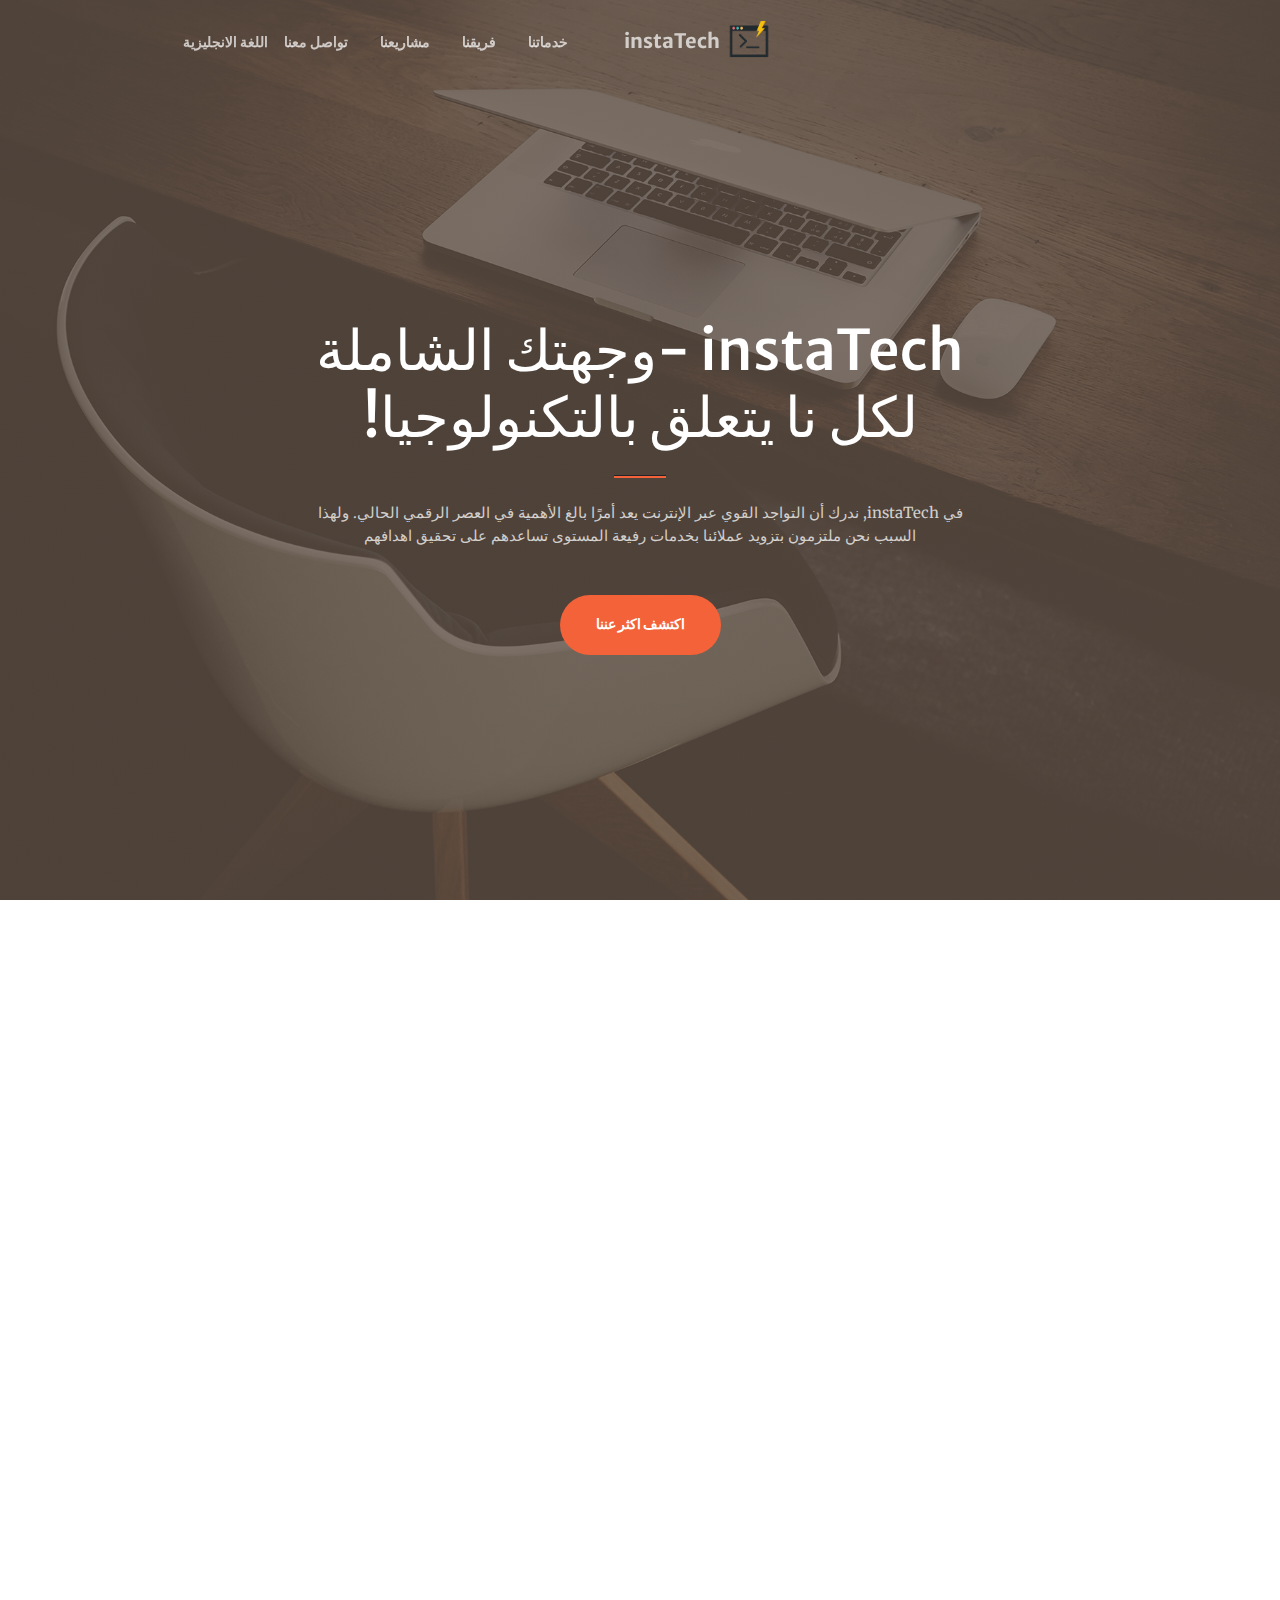
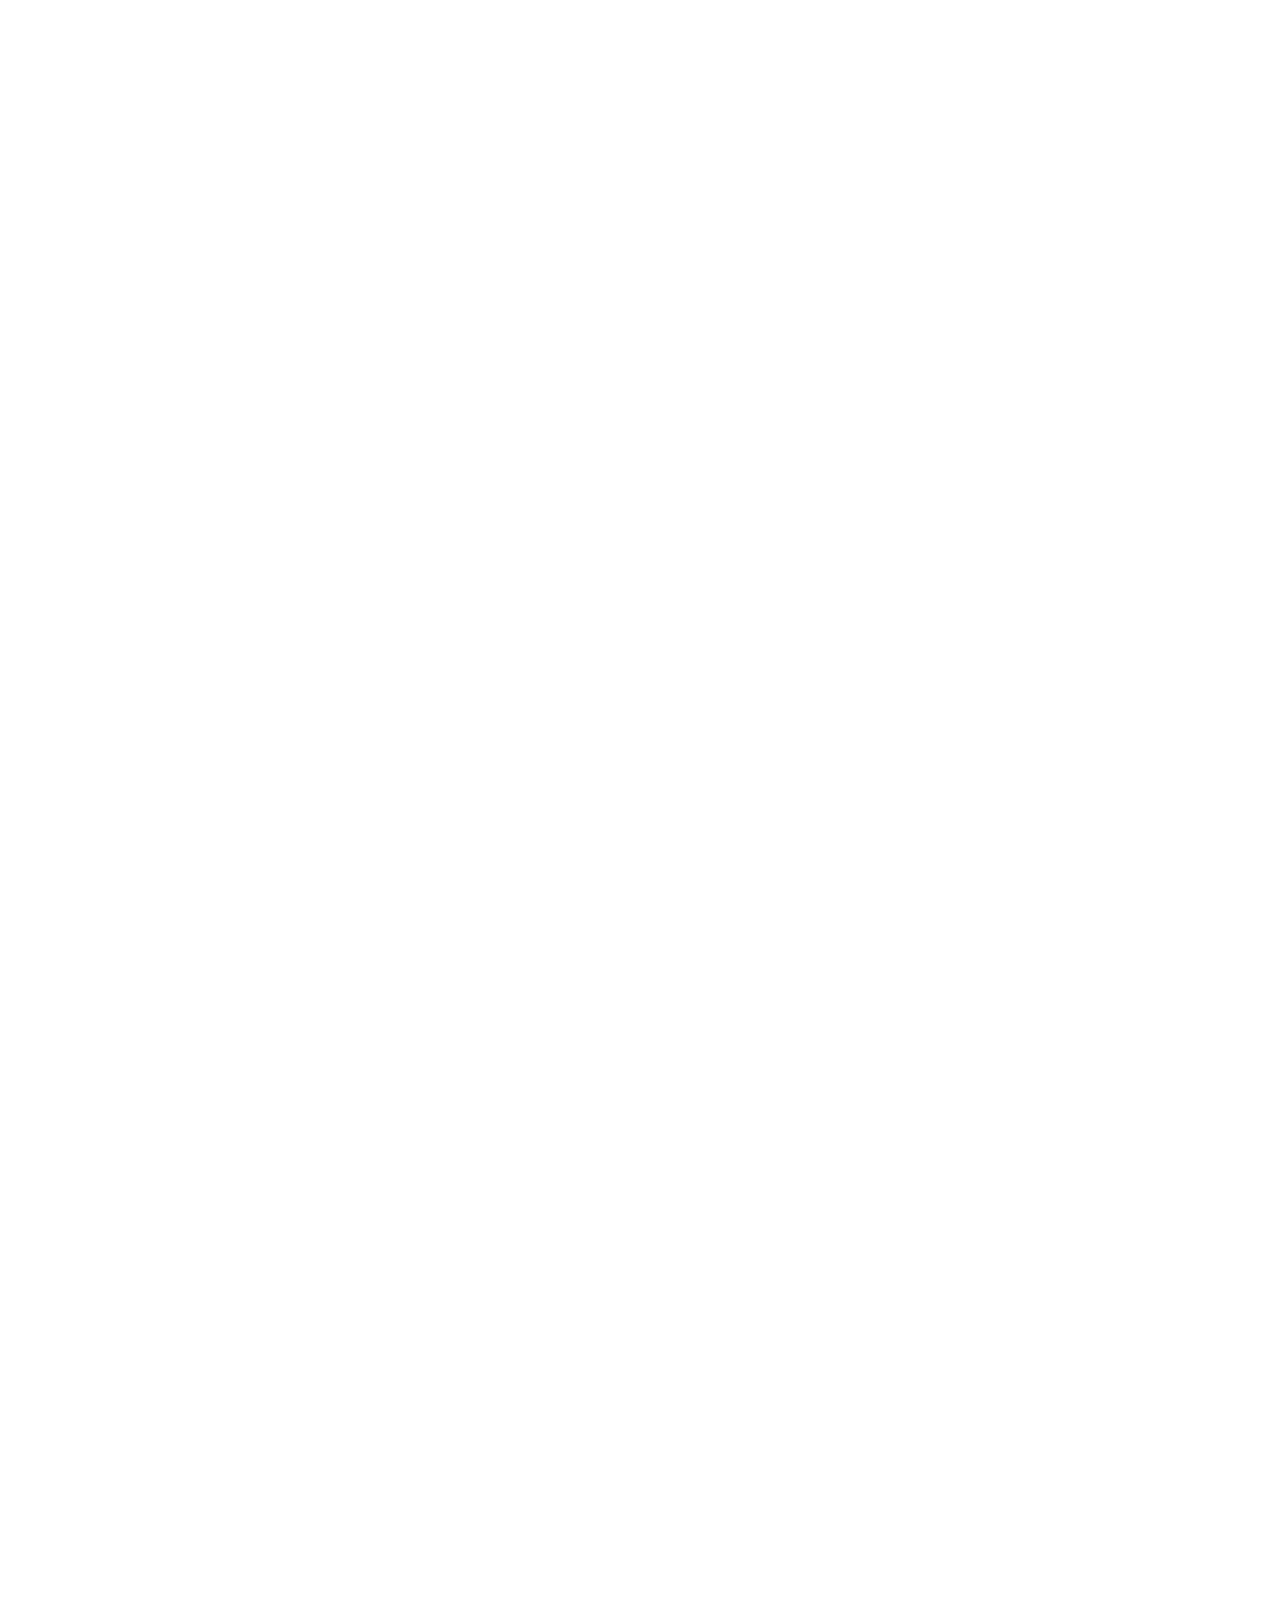
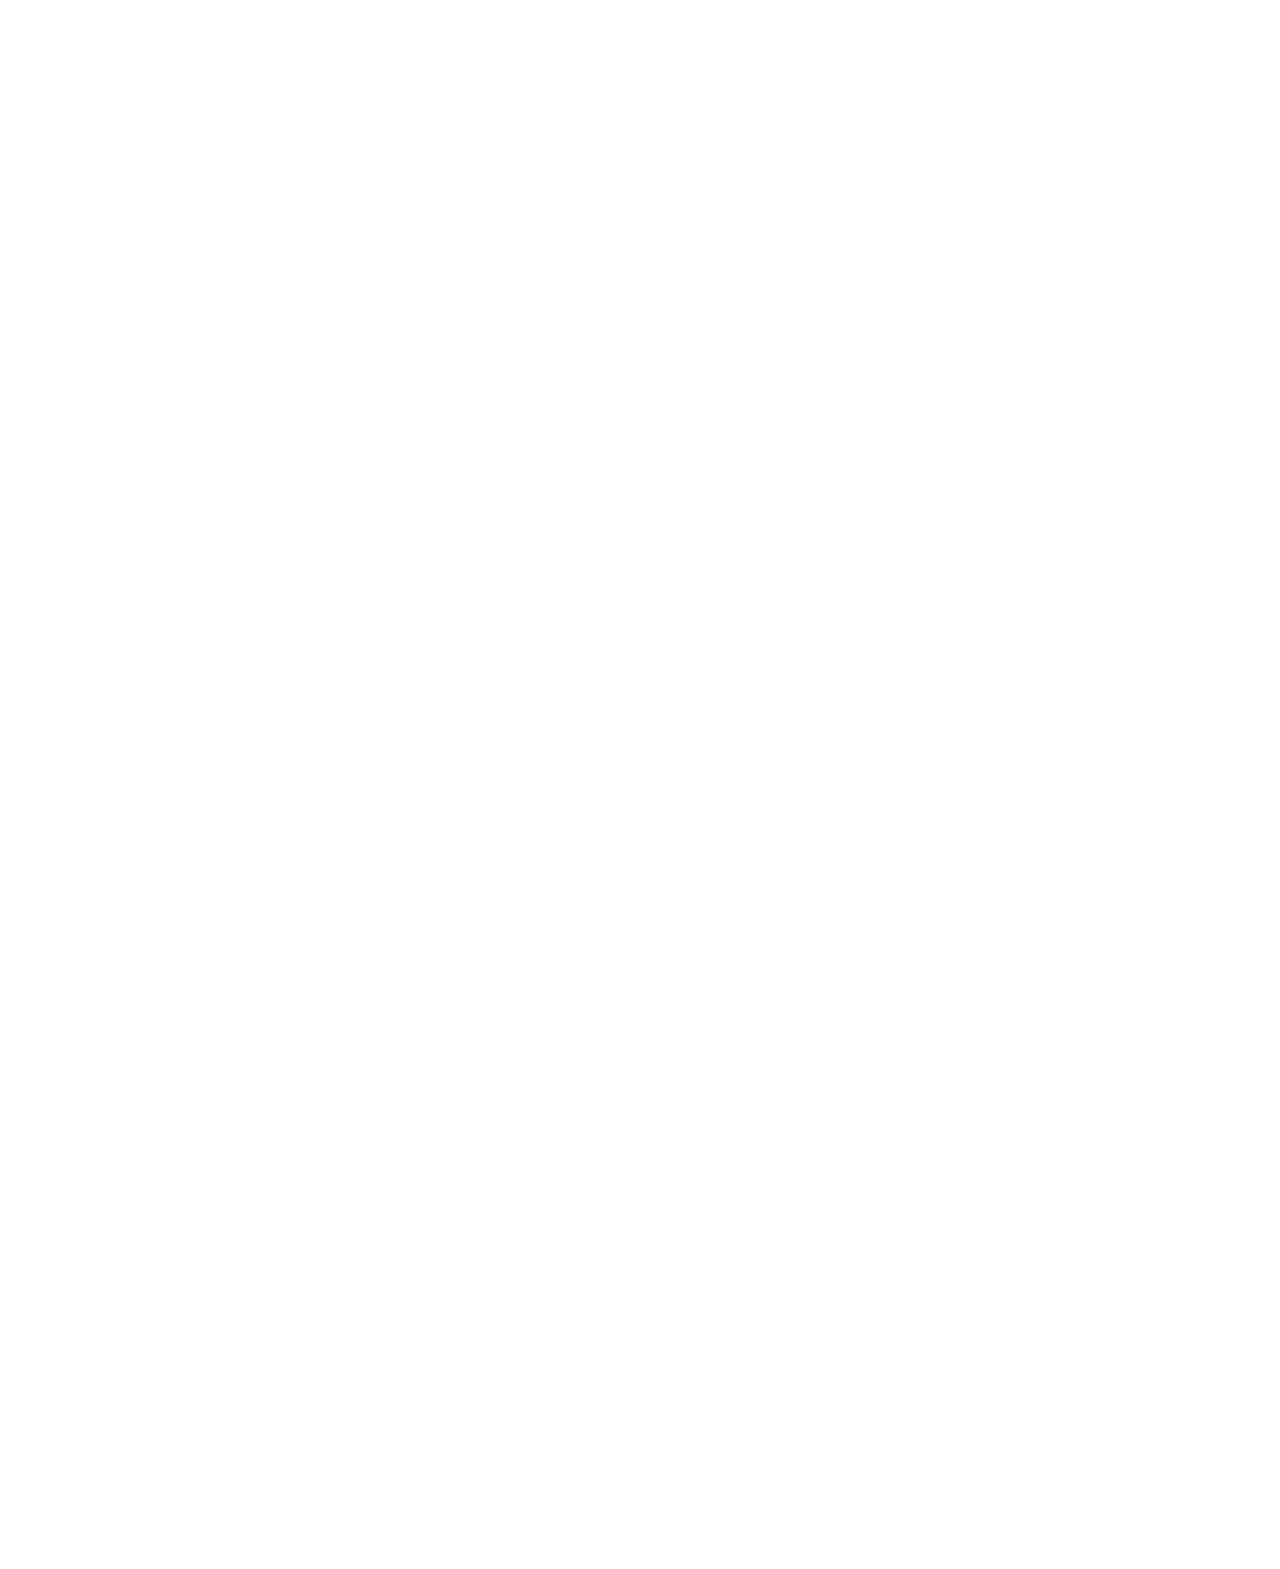
==== Arabic.html @ 1dc9147d "Make Website Support Arabic" ====
<!DOCTYPE html>
<html lang="en" dir="rtl">

<head>
  <meta charset="utf-8" />
  <meta name="viewport" content="width=device-width, initial-scale=1, shrink-to-fit=no" />
  <meta name="description" content="" />
  <meta name="author" content="" />
  <title>instaTech</title>
  <!--Style css-->
  <link rel="stylesheet" href="style.css" />
  <!-- Favicon-->
  <link rel="shortcut icon" type="image/png" href="assets/InstaTech.png" />
  <!-- Bootstrap Icons-->
  <link href="https://cdn.jsdelivr.net/npm/bootstrap-icons@1.5.0/font/bootstrap-icons.css" rel="stylesheet" />
  <!-- Google fonts-->
  <link href="https://fonts.googleapis.com/css?family=Merriweather+Sans:400,700" rel="stylesheet" />
  <link href="https://fonts.googleapis.com/css?family=Merriweather:400,300,300italic,400italic,700,700italic"
    rel="stylesheet" type="text/css" />
  <!-- SimpleLightbox plugin CSS-->
  <link href="https://cdnjs.cloudflare.com/ajax/libs/SimpleLightbox/2.1.0/simpleLightbox.min.css" rel="stylesheet" />
  <!-- Core theme CSS (includes Bootstrap)-->
  <link href="css/styles.css" rel="stylesheet" />
</head>

<body id="page-top">
  <!-- Navigation-->
  <nav class="navbar navbar-expand-lg navbar-light fixed-top py-3 " id="mainNav">
    <div class="container px-4 px-lg-5">
      
      <a class="navbar-brand col col-lg-6 text-md-start " href="#page-top"> <img class="imagee "
          src="assets/img/Logo.png" alt=""> instaTech</a>

      <div class="collapse navbar-collapse" id="navbarSupportedContent">
        <ul class="navbar-nav ms-auto my-2 my-lg-0">
          <li class="nav-item"><a class="nav-link" href="#services">خدماتنا</a></li>
          <li class="nav-item"><a class="nav-link" href="#TeamMembers">فريقنا</a></li>
          <li class="nav-item"><a class="nav-link" href="#portfolio">مشاريعنا</a></li>
          <li class="nav-item"><a class="nav-link" href="#contact">تواصل معنا</a></li>
          <li class="nav-item"><a class="nav-link" href="index.html"> اللغة الانجليزية</a></li>
        </ul>
      </div>
    </div>
  </nav>

  <!-- Masthead-->
  <header class="masthead">
    <div class="container px-4 px-lg-5 h-100">
      <div class="row gx-4 gx-lg-5 h-100 align-items-center justify-content-center text-center">
        <div class="col-lg-8 align-self-end">
          <h1 class="text-white font-weight-bold">instaTech -وجهتك الشاملة لكل نا يتعلق بالتكنولوجيا!</h1>
          <hr class="divider" />
        </div>
        <div class="col-lg-8 align-self-baseline">
          <p class="text-white-75 mb-5 fnt">في instaTech, ندرك أن التواجد القوي عبر الإنترنت يعد أمرًا بالغ الأهمية في العصر الرقمي الحالي. ولهذا السبب نحن ملتزمون بتزويد عملائنا بخدمات رفيعة المستوى تساعدهم على تحقيق اهدافهم </p>
          <a class="btn btn-primary btn-xl" href="#services">اكتشف اكثر عننا</a>
        </div>
      </div>
    </div>
  </header>

  <!-- Services-->
  <section class="page-section" id="services">
    <div class="container px-4 px-lg-5">
      <h2 class="text-center mt-0">في خدمتكم</h2>
      <hr class="divider" />
      <div class="row gx-4 gx-lg-5">
        <div class="col-lg-3 col-md-6 text-center">
          <div class="mt-5">
            <div class="mb-2"></div>
            <img class="img-size mb-3 shadow-4-strong img-fluid img-thumbnail" src="assets/img/website.svg" />

            <h3 class="h4 mb-2">مواقع الويب المخصصة
            </h3>
            <p class="text-muted mb-0">يمكننا إنشاء مواقع ويب جذابة بصريًا وتعمل بكامل طاقتها ومصممة خصيصًا لتلبية متطلباتك المحددة، وتتضمن خبرتك في تطوير الويب.

            </p>
          </div>
        </div>
        <div class="col-lg-3 col-md-6 text-center">
          <div class="mt-5">
            <div class="mb-2"></div>
            <img class="img-size mb-3 shadow-4-strong img-fluid img-thumbnail" src="assets/img/ecommerce.svg" />

            <h3 class="h4 mb-2">حلول التجارة الإلكترونية
            </h3>
            <p class="text-muted mb-0">إذا كنت تخطط لبيع منتجات أو خدمات عبر الإنترنت، فيمكننا تطوير موقع ويب للتجارة الإلكترونية يحتوي على بوابات دفع آمنة، ووظيفة عربة التسوق، وإدارة المخزون.

            </p>
          </div>
        </div>
        <div class="col-lg-3 col-md-6 text-center">
          <div class="mt-5">
            <div class="mb-2"></i></div>
            <img class="img-size mb-3 shadow-4-strong img-fluid img-thumbnail" src="assets/img/embedded.svg" />

            <h3 class="h4 mb-2">الأنظمة المدمجة وإنترنت الأشياء
            </h3>
            <p class="text-muted mb-0">يمكننا تصميم أنظمة مدمجة موثوقة وفعالة ومصممة خصيصًا لتلبية احتياجات الصناعة الخاصة بك، وتطوير حلول إنترنت الأشياء التي تربط الأجهزة والأنظمة بالإنترنت، مما يسمح لك بمراقبتها والتحكم فيها عن بُعد.

            </p>
          </div>
        </div>
        <div class="col-lg-3 col-md-6 text-center">
          <div class="mt-5">
            <div class="mb-2"></i></div>
            <img class="img-size mb-3 shadow-4-strong img-fluid img-thumbnail" src="assets/img/markting.svg" />

            <h3 class="h4 mb-2">التسويق والتصميم الجرافيكي
            </h3>
            <p class="text-muted mb-0">نحن متخصصون في إنشاء صور ومواد تسويقية مذهلة تساعد الشركات على النمو وتحقيق أهدافها. خدمات التصميم الجرافيكي لدينا تلبي جميع الصناعات، من الرعاية الصحية إلى الموضة إلى التكنولوجيا.

            </p>
          </div>
        </div>
      </div>
    </div>
  </section>

  <!-- Team Members -->
  <section class="page-section " id="TeamMembers">
    <div class="container px-4 px-lg-5 ">
      <h2 class="text-center mt-0">تعرف علينا!</h2>
      <hr class="divider" />
      <div class="row gx-4 gx-lg-5 ">
        <div class="col-lg-4 col-md-6 col-sm-10 text-center ">
          <div class="mt-5">
            <img class="img-size rounded-circle shadow-4-strong img-fluid img-thumbnail"
              src="assets/img/team Members/Usama.jpg" />
            <h3 class="h4 mb-2">أسامة ربيع</h3>
            <h6 class="text-muted mb-3">مهندس برمجيات</h6>
            <span class="text-muted mb-0">مطور واجهة أمامية يتمتع بخبرة سنة واحدة في React JS وسنتين من الخبرة في حل المشكلات وتوجيه الطلاب للبدء في حل المشكلات

            </span>
            <br />
            <a href="https://usamarabie.github.io/Portfolio/" target="_blank">المزيد عن أسامة</a>

          </div>
        </div>


        <div class="col-lg-4 col-md-6 col-sm-10 text-center">
          <div class="mt-5 ">
            <div class="mb-2"></div>
            <img class="img-size rounded-circle shadow-4-strong img-fluid img-thumbnail"
              src="assets/img/team Members/Mohamed Alaa.jpg" />

            <h3 class="h4 mb-2">محمد علاء</h3>
            <h6 class="text-muted mb-3">مهندس برمجيات</h6>
            <span class="text-muted mb-0">مطور الواجهة الأمامية لديه خبرة جيدة في React JS وإنشاء مواقع ويب مخصصة سريعة الاستجابة ولديه خبرة جيدة في حل المشكلات

            </span>
            <br />
            <a href="https://mohamednashar.github.io/My-Portfolio/" target="_blank">المزيد عن محمد </a>

          </div>
        </div>
        <div class="col-lg-4 col-md-6 col-sm-10 text-center">
          <div class="mt-5">
            <div class="mb-2"></div>
            <img class="img-size rounded-circle shadow-4-strong img-fluid img-thumbnail"
              src="assets/img/team Members/Abdelmassih.jpg" />

            <h3 class="h4 mb-2">عبدالمسيح رفعت</h3>
            <h6 class="text-muted mb-3">مهندس برمجيات</h6>
            <span class="text-muted mb-0">مطور مواقع الويب الواجهة الامامية والخلفية ولديه خبرة في اطار العمل Django  ولديه خبرة في انشاء واجهات برمجة تطبيقات الويب وحلول التجارة الإلكترونية وتطبيقات الهاتف المحمول.
            </span>
            <br />
            <a href="http://abdelmasieh01.github.io" target="_blank">المزيد عن عبدالمسيح</a>

          </div>

        </div>
        <div class="col-lg-4 col-md-6 col-sm-10 text-center">
          <div class="mt-5">
            <div class="mb-2"></div>
            <img class="img-size rounded-circle shadow-4-strong img-fluid img-thumbnail"
              src="assets/img/team Members/Abdelrhman.jpg" />

            <h3 class="h4 mb-2">عبدالرحمن كمال</h3>
            <h6 class="text-muted mb-3">مهندس برمجيات</h6>
            <span class="text-muted mb-0">مهندس انظمة مدمجة ولديه خبرة جيدة في انشاء واجهات الانظمة وخبرة في لغة سي بلس بلس و الavr  ويستخدم خبرته في انشاء انظمة منزلية ذكية</span>
            <br />
            <a href="https://www.linkedin.com/in/abdelrhman-kamal-328044200" target="_blank">المزيد عن عبدالرحمن</a>
          </div>
        </div>


        <div class="col-lg-4 col-md-6 col-sm-10 text-center">
          <div class="mt-5">
            <div class="mb-2"></div>
            <img class="img-size rounded-circle shadow-4-strong img-fluid img-thumbnail"
              src="assets/img/team Members/Adham.jpg" />

            <h3 class="h4 mb-2">أدهم عصام</h3>
            <h6 class="text-muted mb-3">مهندس برمجيات</h6>
            <span class="text-muted mb-0">
            مهندس  البحث والتطوير في انترنت الاشياء في شركة WMS
                 و  لديه خبرة في الانظمة المدمجة
                </span>
            <br />
            <a href="https://www.linkedin.com/in/adham-esaam-949b57234" target="_blank">المزيد عن ادهم</a>
          </div>
        </div>



        <div class="col-lg-4 col-md-6 col-sm-10 text-center">
          <div class="mt-5">
            <div class="mb-2"></div>
            <img class="img-size rounded-circle shadow-4-strong img-fluid img-thumbnail"
              src="assets/img/team Members/Youssef.jpg" />

            <h3 class="h4 mb-2">يوسف صفوت</h3>
            <h6 class="text-muted mb-3">مهندس برمجيات</h6>
            <span class="text-muted mb-0">مطور الواجهة الخلفية وأخصائي التسويق، ذو خبرة في التصميم الجرافيكي وتحرير الصور
            </span>
          </div>
        </div>
      </div>
    </div>
  </section>

  <!-- Portfolio-->
  <div id="portfolio">
    <div class="container-fluid p-0">
      <div class="row g-0">
        <div class="col-lg-4 col-sm-6  mb-5">
          <a class="portfolio-box" href="https://e-commerce-7ac98.web.app/" title="E-commerce website" target="_blank">
            <img class="img-fluid" src="assets/img/portfolio/thumbnails/1.jpg" alt="..." />
            <div class="portfolio-box-caption">
              <div class="project-category text-white-50">فئة</div>
              <div class="project-name"> متجر الكتروني </div>
            </div>
          </a>
        </div>
        <div class="col-lg-4 col-sm-6 mb-5">
          <a class="portfolio-box" href="https://ubiquitous-pithivier-a40e60.netlify.app/"
            title="Social Media App design" target="_blank">
            <img class="img-fluid" src="assets/img/portfolio/thumbnails/2.jpg" alt="..." />
            <div class="portfolio-box-caption">
              <div class="project-category text-white-50">فئة</div>
              <div class="project-name">   تصميم موقع تواصل اجتماعي</div>
            </div>
          </a>
        </div>
        <div class="col-lg-4 col-sm-6 mb-5">
          <a class="portfolio-box" href="https://splendorous-medovik-24c858.netlify.app/" title="Movie App"
            target="_blank">
            <img class="img-fluid" src="assets/img/portfolio/thumbnails/3.jpg" alt="..." />
            <div class="portfolio-box-caption">
              <div class="project-category text-white-50">فئة</div>
              <div class="project-name"> موقع لتنظيم مشاهدة افلامك</div>
            </div>
          </a>
        </div>
        <div class="col-lg-4 col-sm-6 mb-5">
          <a class="portfolio-box" href="https://usamarabie.github.io/Product-management-system/"
            title="Product Management System" target="_blank">
            <img class="img-fluid" src="assets/img/portfolio/thumbnails/4.jpg" alt="..." />
            <div class="portfolio-box-caption">
              <div class="project-category text-white-50">فئة</div>
              <div class="project-name">نظام ادراج منتجات</div>
            </div>
          </a>
        </div>
        <div class="col-lg-4 col-sm-6 mb-5">
          <a class="portfolio-box" href="https://usamarabie.github.io/Bootstrap_Market/"
            title="Design for Educational Website" target="_blank">
            <img class="img-fluid" src="assets/img/portfolio/thumbnails/5.jpg" alt="..." />
            <div class="portfolio-box-caption">
              <div class="project-category text-white-50">فئة</div>
              <div class="project-name">تصميم موقع تعليمي  </div>
            </div>
          </a>
        </div>
        <!--
                    <div class="col-lg-4 col-sm-6">
                        <a class="portfolio-box" href="assets/img/portfolio/fullsize/6.jpg" title="Project Name">
                            <img class="img-fluid" src="assets/img/portfolio/thumbnails/6.jpg" alt="..." />
                            <div class="portfolio-box-caption p-3">
                                <div class="project-category text-white-50">Category</div>
                                <div class="project-name">Project Name</div>
                            </div>
                        </a>
                    </div>
                    -->
      </div>
    </div>
  </div>



  <!-- Contact-->
  <section class="page-section" id="contact">
  
    <div class="container px-4 px-lg-5">

      <div class="row gx-4 gx-lg-5 justify-content-center">
        <div class="col-lg-8 col-xl-6 text-center">
          <h2 class="mt-0" > هي بنا نتواصل !   </h2>
          <hr class="divider" />
          <p class="text-muted mb-5">
            هل أنت مستعد لبدء مشروعك القادم معنا؟
             أرسل لنا رسالة وسنقوم بالرد عليك في أقرب وقت ممكن!
          </p>
        </div>
      </div>
      <div class="row gx-4 gx-lg-5 justify-content-center mb-5">
        <div class="col-lg-6">
      <form id="myForm" accept-charset="UTF-8" action="https://stpeterlibrary.crabdance.com/email-to-instatech/" method="POST">
        <div class="form-floating mb-3">
          <input class="form-control" id="name" name="name" ype="text" placeholder="Enter your name..." required />
          <label for="name">الاســم الكامل</label>
        </div>

        <div class="form-floating mb-3">
              <input class="form-control" id="email" name="email" type="email" placeholder="name@example.com" required/>
              <label for="email">الـبـريـد الاكـتـرونـي</label>
        </div>
        
        <div class="form-floating mb-3">
          <input class="form-control" id="phone" name="phone" type="tel" placeholder="(123) 456-7890" required/>
          <label for="phone">رقم الـهـاتـف</label>
        </div>

        <div class="form-floating mb-3">
          <textarea class="form-control" id="message" name="message" type="text" placeholder="Enter your message here..."
            style="height: 10rem" required></textarea>
          <label for="message">الرسالة</label>
        </div>

        <div class="d-grid">
          <button type="submit"  class="btn btn-primary btn-xl "  id="submitButton" disabled>تـأكـيـد</button>
        </div>
      </form>
        </div>
      </div>
    </div>
    


      <div class="row gx-4 gx-lg-5 justify-content-center">
        <div class="text-center">
          <i class="bi-phone-vibrate fs-4 text-muted divv"> (+20) 155 834 5185‏‏‎ ‎</i>
          <br>
          <br>
          <i class="bi-phone-vibrate fs-4 text-muted divv"> (+20) 102 203 4554</i>
          <br>
          <br>
          <i class="bi-phone-vibrate fs-4 text-muted divv"> (+20) 109 976 3724</i>
          <br>
          <br>
        </div>
      </div>
    </div>
  </section>
  <!-- Footer-->
  <footer class="bg-light py-5">
    <div class="container px-4 px-lg-5">
      <div class="small text-center text-muted">Copyright &copy; 2023 - instaTech</div>
    </div>
  </footer>
  <!-- Bootstrap core JS-->
  <script src="https://cdn.jsdelivr.net/npm/bootstrap@5.2.3/dist/js/bootstrap.bundle.min.js"></script>
  <!-- SimpleLightbox plugin JS-->
  <script src="https://cdnjs.cloudflare.com/ajax/libs/SimpleLightbox/2.1.0/simpleLightbox.min.js"></script>
  <!-- Core theme JS-->
  <script src="js/scripts.js"></script>
  <!-- * * * * * * * * * * * * * * * * * * * * * * * * * * * * * * * * * * * * * * * *-->
  <!-- * *                               SB Forms JS                               * *-->
  <!-- * * Activate your form at https://startbootstrap.com/solution/contact-forms * *-->
  <!-- * * * * * * * * * * * * * * * * * * * * * * * * * * * * * * * * * * * * * * * *-->
  <script src="https://cdn.startbootstrap.com/sb-forms-latest.js"></script>

  <script src="https://code.jquery.com/jquery-3.5.1.min.js"></script>
  <script>
    $(document).ready(function() {
      $('#myForm').on('input', function() {
        var fullName = $('#fullName').val();
        var email = $('#email').val();
        var phone = $('#phone').val();
        var message = $('#message').val();

        if (fullName !== '' && email !== '' && phone !== '' && message !== '') {
          $('#submitButton').prop('disabled', false);
        } else {
          $('#submitButton').prop('disabled', true);
        }
      });
    });
  </script>
</body>

</html>
---- style.css ----
body {
  overflow-x: hidden;
}

.img-size{
  width: 200px !important;
  height: 200px !important;
  transition: 700ms;
}

.img-size:hover{
  width: 250px !important;
  height: 250px !important;
}

.divv{
  transition: 700ms;
}
.divv:hover{
  font-size: 26px !important;
  cursor: pointer !important;
}

body::-webkit-scrollbar {
  width: 10px;
}

body::-webkit-scrollbar-track {
  border-radius: 10px;
  background: #d63b3b;
}

body::-webkit-scrollbar-track:hover {
  background: #9e6b6b;
}

body::-webkit-scrollbar-thumb {
  background: #e1dbdb; 
  border-radius: 10px;
}

body::-webkit-scrollbar-thumb:hover {
  background: #c63f3f; 
}

.visible-scrollbar,
.invisible-scrollbar,
.mostly-customized-scrollbar {
  display: block;
  width: 10em;
  overflow: auto;
  height: 2em;
}

html{
  overflow-y: scroll;
  scrollbar-color:#e1dbdb #c63f3f; 
  scrollbar-width: thin;
}

.fnt{
  font-size: 15px !important;
}

@media (max-width: 767px) {
  .navbar-brand {
    text-align: center !important;
  }
}
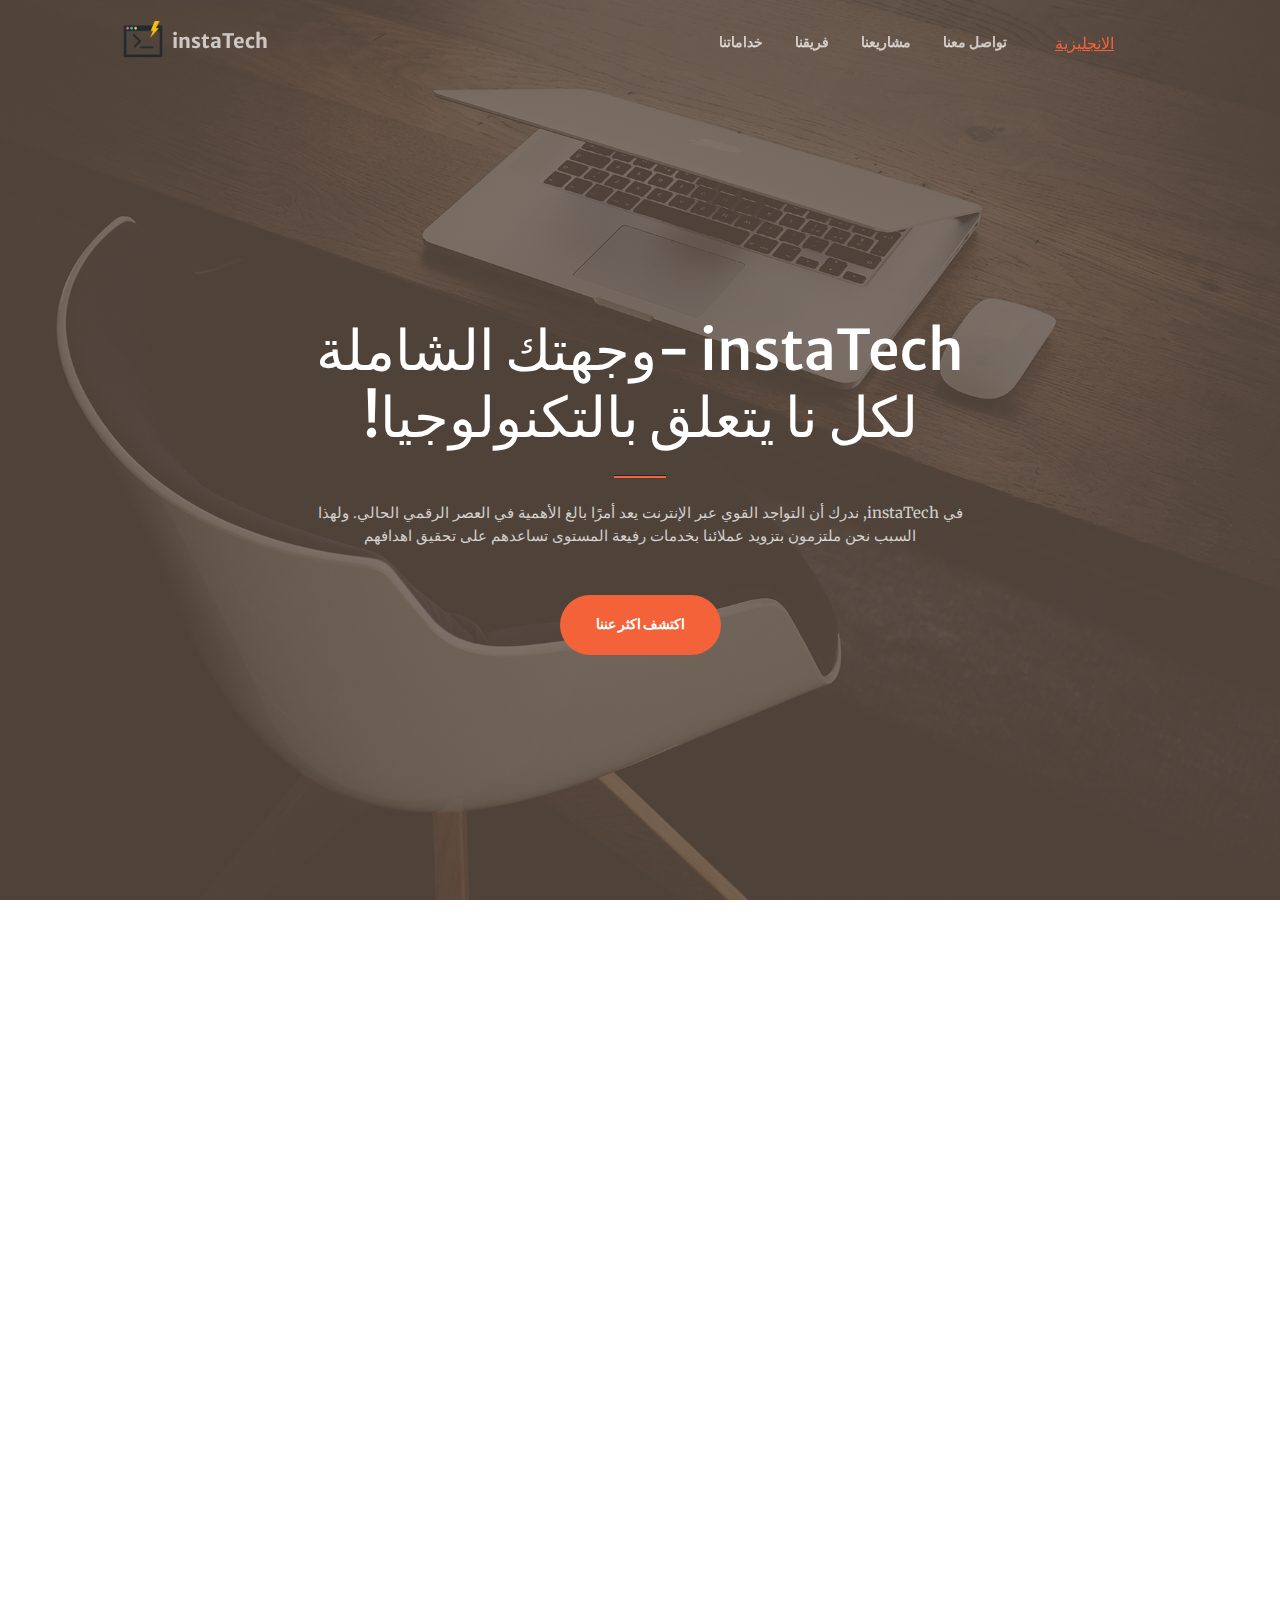
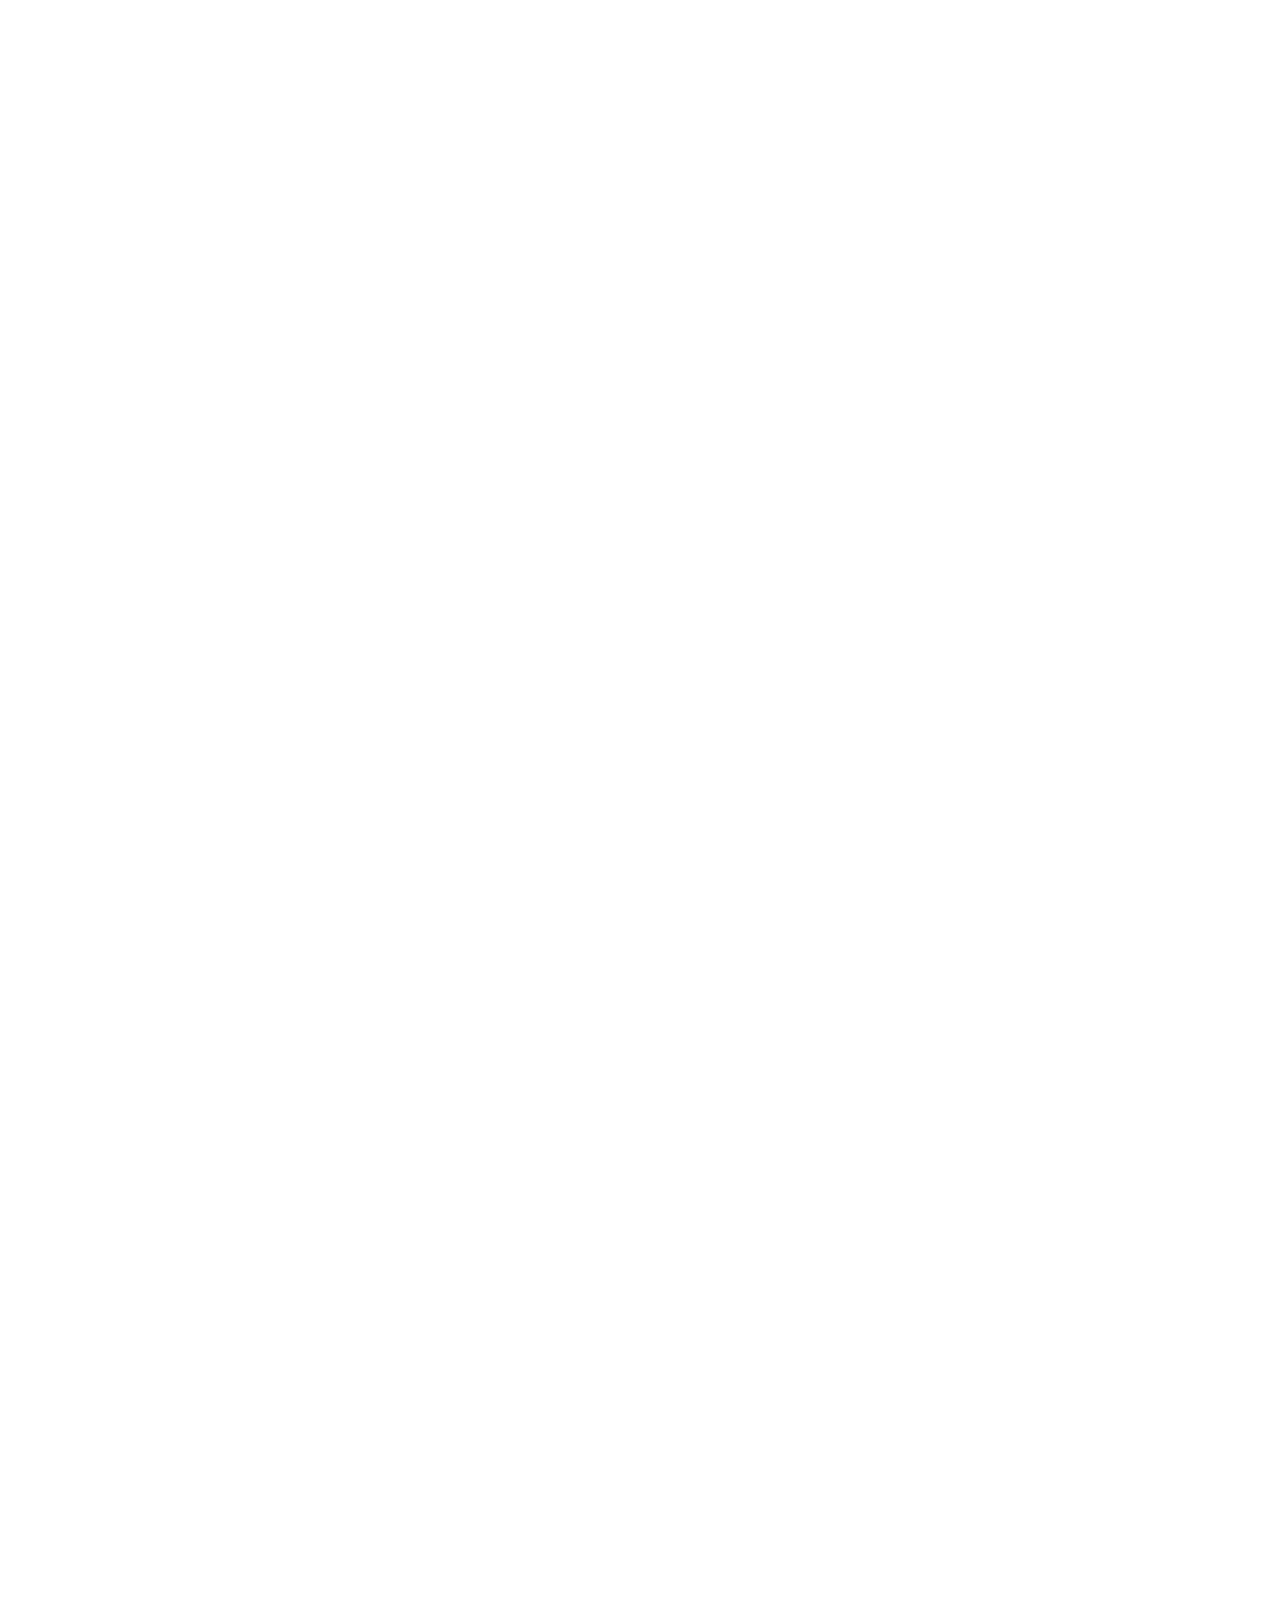
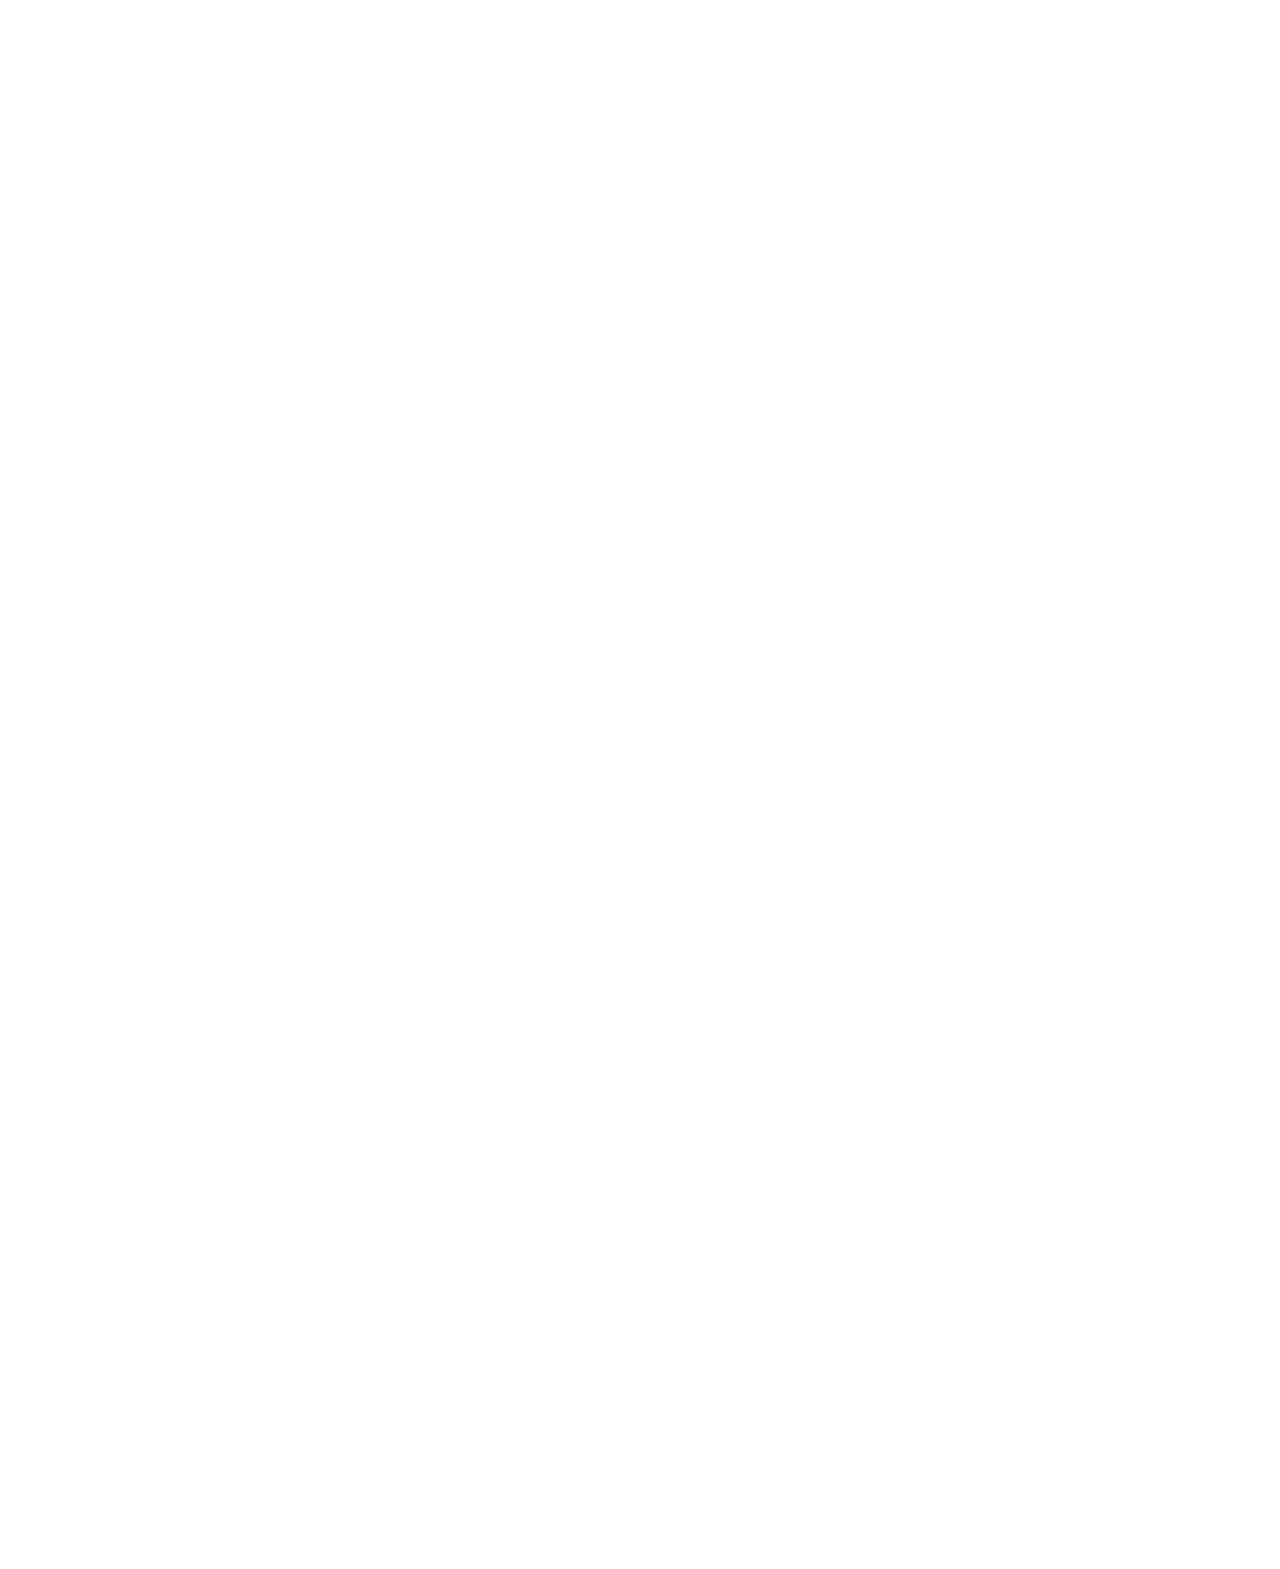
==== commit c30090fa: "Add files via upload" ====
--- a/Arabic.html
+++ b/Arabic.html
@@ -1,5 +1,5 @@
 <!DOCTYPE html>
-<html lang="en" dir="rtl">
+<html lang="en" >
 
 <head>
   <meta charset="utf-8" />
@@ -23,29 +23,27 @@
   <link href="css/styles.css" rel="stylesheet" />
 </head>
 
-<body id="page-top">
+<body id="page-top" >
   <!-- Navigation-->
-  <nav class="navbar navbar-expand-lg navbar-light fixed-top py-3 " id="mainNav">
+  <nav class="navbar navbar-expand-lg navbar-light fixed-top py-3 " id="mainNav" dir="ltr">
     <div class="container px-4 px-lg-5">
-      
       <a class="navbar-brand col col-lg-6 text-md-start " href="#page-top"> <img class="imagee "
-          src="assets/img/Logo.png" alt=""> instaTech</a>
-
+          src="assets/img/Logo.png" alt="logo"> instaTech</a>
       <div class="collapse navbar-collapse" id="navbarSupportedContent">
         <ul class="navbar-nav ms-auto my-2 my-lg-0">
-          <li class="nav-item"><a class="nav-link" href="#services">خدماتنا</a></li>
-          <li class="nav-item"><a class="nav-link" href="#TeamMembers">فريقنا</a></li>
+          <li class="nav-item"><a class="nav-link" href="#services">خداماتنا</a></li>
+          <li class="nav-item"><a class="nav-link" href="#TeamMembers"> فريقنا</a></li>
           <li class="nav-item"><a class="nav-link" href="#portfolio">مشاريعنا</a></li>
           <li class="nav-item"><a class="nav-link" href="#contact">تواصل معنا</a></li>
-          <li class="nav-item"><a class="nav-link" href="index.html"> اللغة الانجليزية</a></li>
         </ul>
       </div>
+      <a href="index.html" class="langButton mx-5">  الانجليزية </a>   
     </div>
   </nav>
 
   <!-- Masthead-->
-  <header class="masthead">
-    <div class="container px-4 px-lg-5 h-100">
+  <header class="masthead" dir="rtl">
+    <div class="container px-4 px-lg-5 h-100 ">
       <div class="row gx-4 gx-lg-5 h-100 align-items-center justify-content-center text-center">
         <div class="col-lg-8 align-self-end">
           <h1 class="text-white font-weight-bold">instaTech -وجهتك الشاملة لكل نا يتعلق بالتكنولوجيا!</h1>
@@ -60,7 +58,7 @@
   </header>
 
   <!-- Services-->
-  <section class="page-section" id="services">
+  <section class="page-section" id="services" dir="rtl">
     <div class="container px-4 px-lg-5">
       <h2 class="text-center mt-0">في خدمتكم</h2>
       <hr class="divider" />
@@ -118,7 +116,7 @@
   </section>
 
   <!-- Team Members -->
-  <section class="page-section " id="TeamMembers">
+  <section class="page-section " id="TeamMembers" dir="rtl">
     <div class="container px-4 px-lg-5 ">
       <h2 class="text-center mt-0">تعرف علينا!</h2>
       <hr class="divider" />
@@ -222,7 +220,7 @@
   </section>
 
   <!-- Portfolio-->
-  <div id="portfolio">
+  <div id="portfolio" dir="rtl">
     <div class="container-fluid p-0">
       <div class="row g-0">
         <div class="col-lg-4 col-sm-6  mb-5">
@@ -292,7 +290,7 @@
 
 
   <!-- Contact-->
-  <section class="page-section" id="contact">
+  <section class="page-section" id="contact" dir="rtl">
   
     <div class="container px-4 px-lg-5">
 
@@ -341,7 +339,7 @@
 
 
       <div class="row gx-4 gx-lg-5 justify-content-center">
-        <div class="text-center">
+        <div class="text-center" dir="ltr">
           <i class="bi-phone-vibrate fs-4 text-muted divv"> (+20) 155 834 5185‏‏‎ ‎</i>
           <br>
           <br>
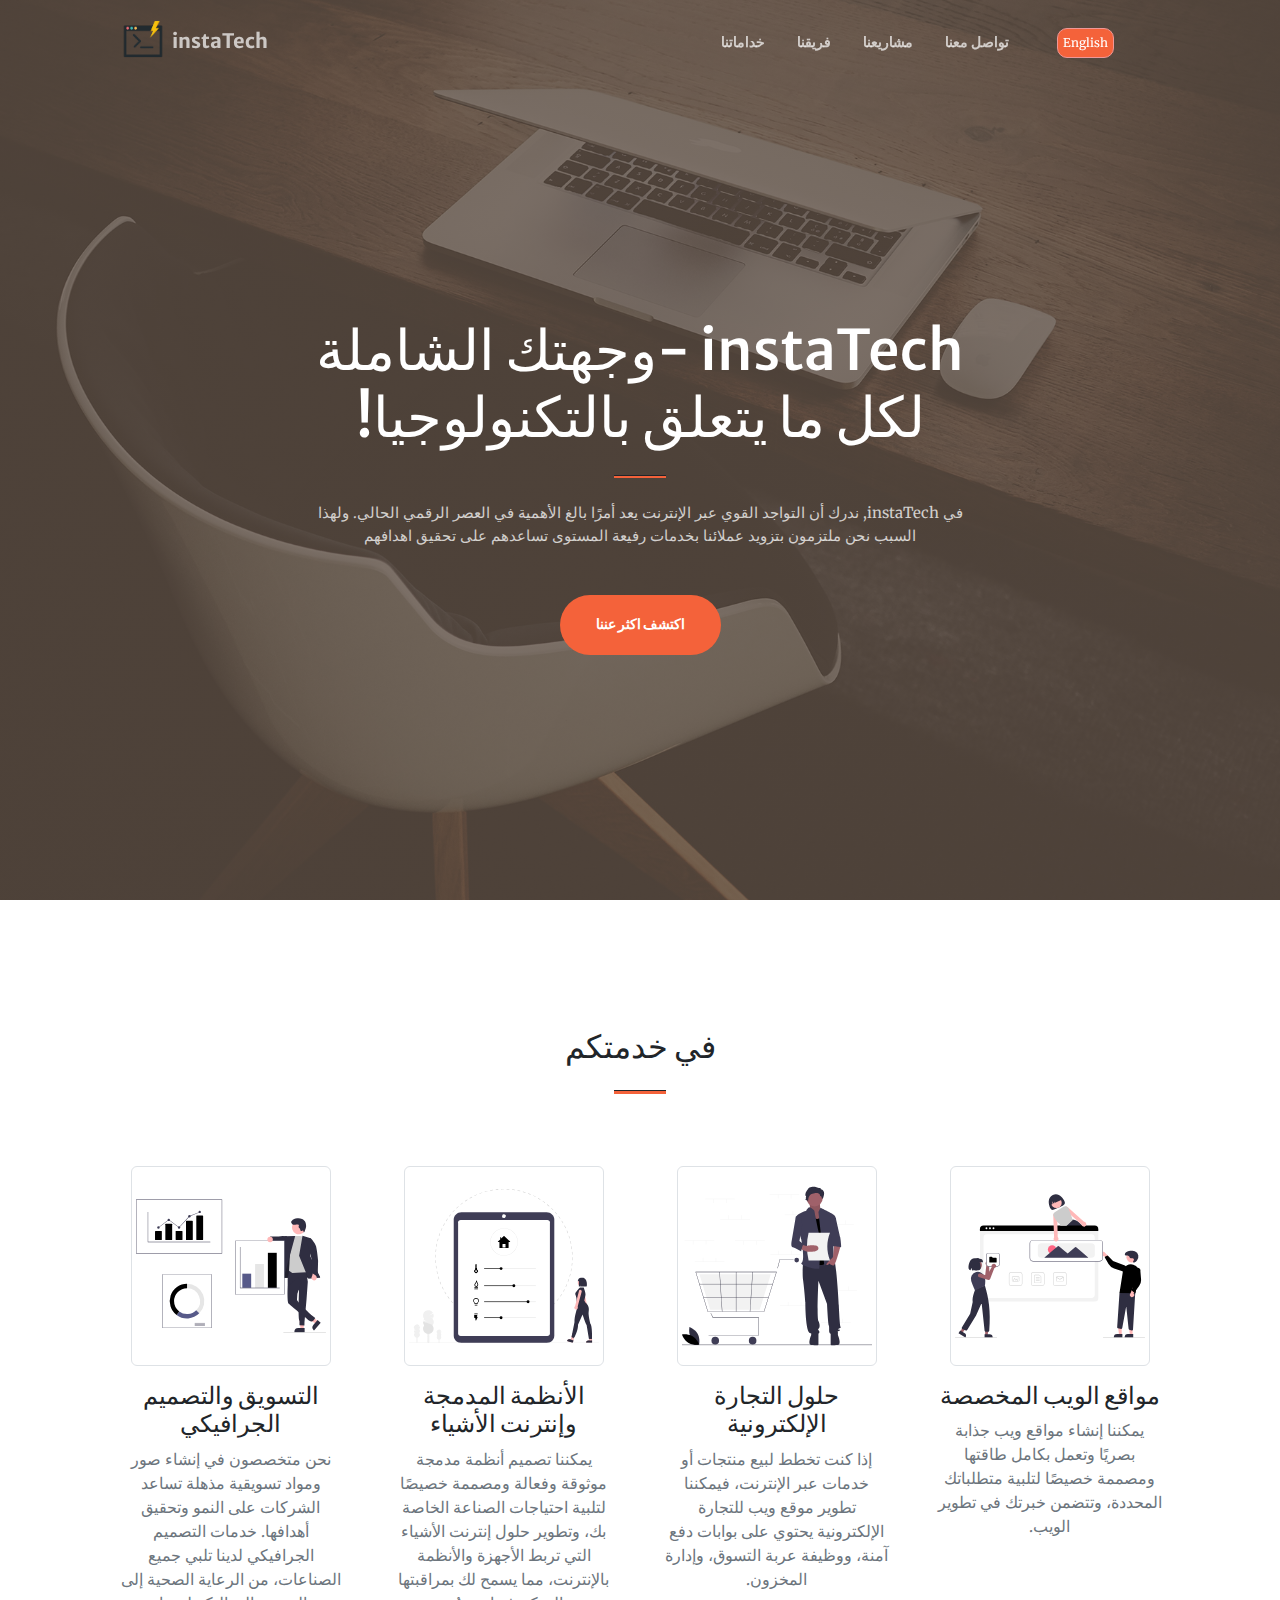
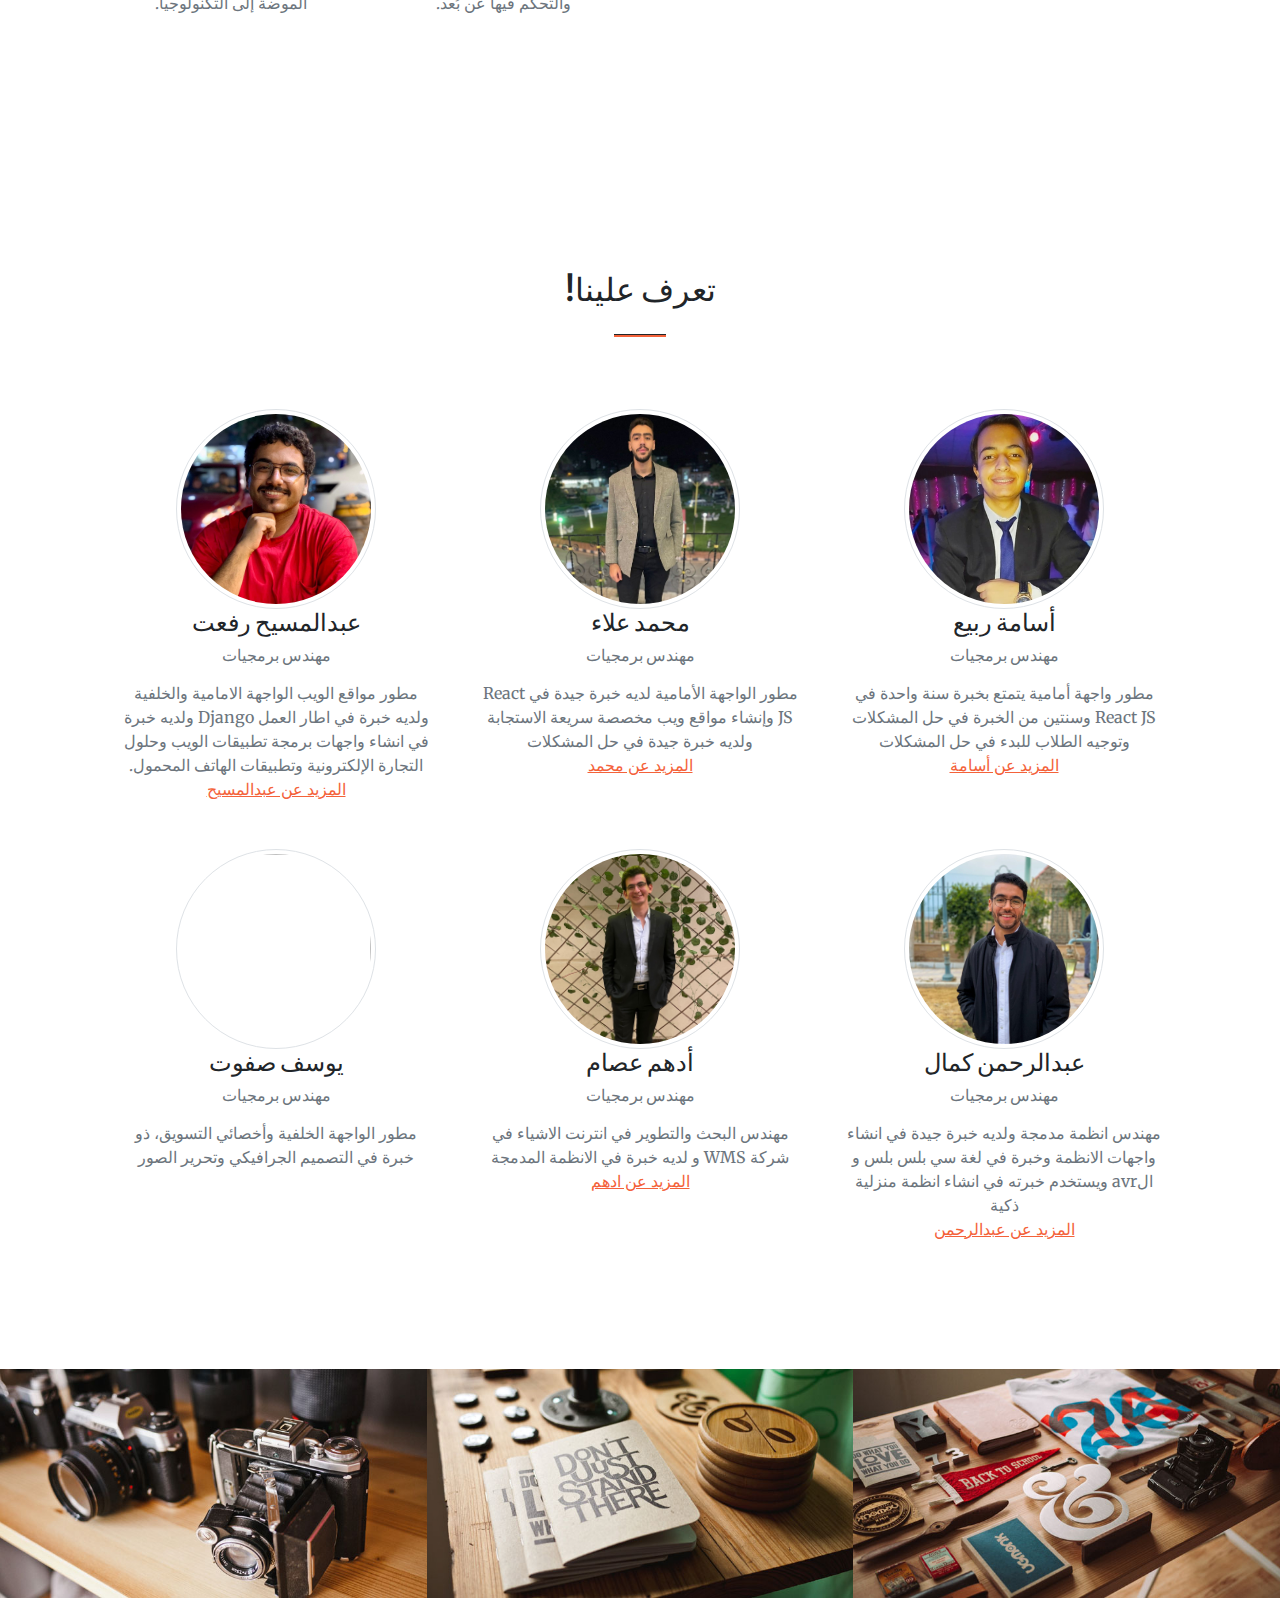
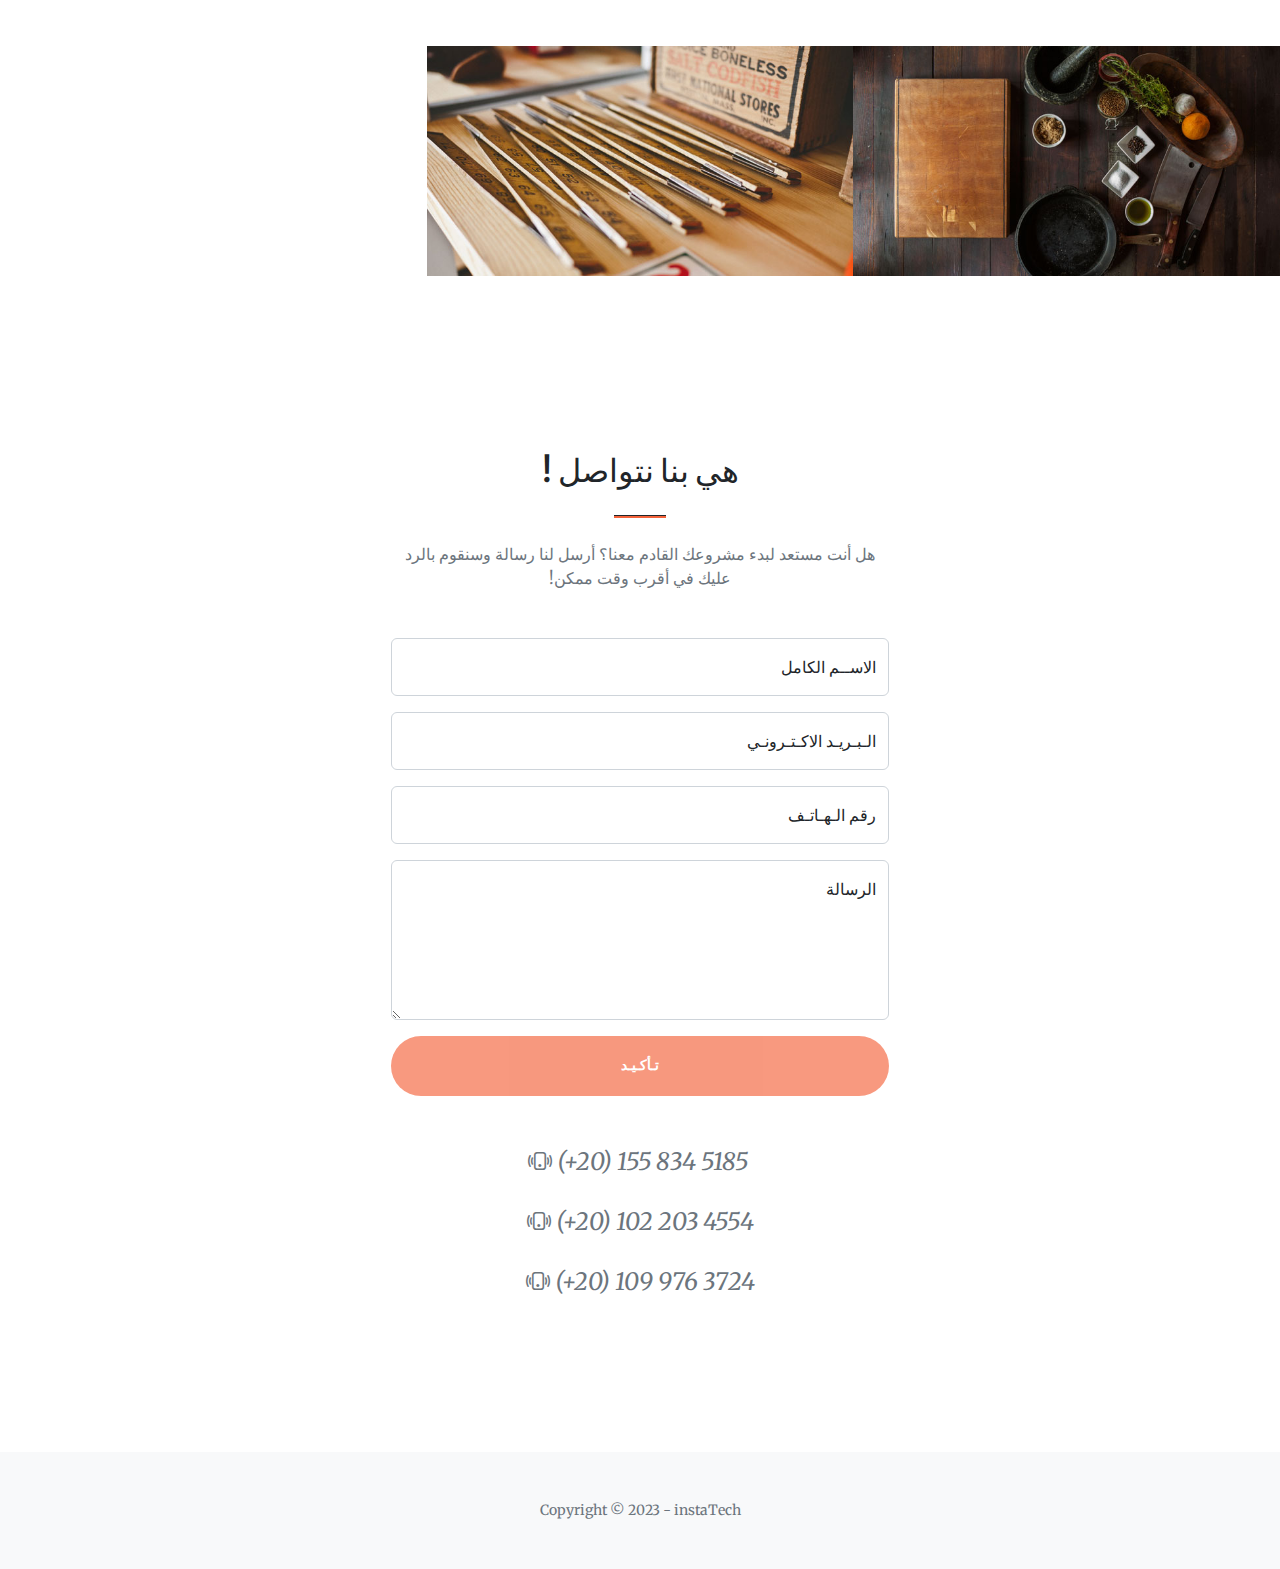
==== commit f540c94c: "Edited lang buttons" ====
--- a/Arabic.html
+++ b/Arabic.html
@@ -37,7 +37,7 @@
           <li class="nav-item"><a class="nav-link" href="#contact">تواصل معنا</a></li>
         </ul>
       </div>
-      <a href="index.html" class="langButton mx-5">  الانجليزية </a>   
+      <a href="index.html" class="langButton mx-5">  English </a>   
     </div>
   </nav>
 
@@ -46,7 +46,7 @@
     <div class="container px-4 px-lg-5 h-100 ">
       <div class="row gx-4 gx-lg-5 h-100 align-items-center justify-content-center text-center">
         <div class="col-lg-8 align-self-end">
-          <h1 class="text-white font-weight-bold">instaTech -وجهتك الشاملة لكل نا يتعلق بالتكنولوجيا!</h1>
+          <h1 class="text-white font-weight-bold">instaTech -وجهتك الشاملة لكل ما يتعلق بالتكنولوجيا!</h1>
           <hr class="divider" />
         </div>
         <div class="col-lg-8 align-self-baseline">
--- a/style.css
+++ b/style.css
@@ -1,5 +1,5 @@
 body {
-  overflow-x: hidden;
+  overflow-x:hidden;
 }
 
 .img-size{
@@ -51,13 +51,13 @@
   overflow: auto;
   height: 2em;
 }
-
+/*
 html{
   overflow-y: scroll;
   scrollbar-color:#e1dbdb #c63f3f; 
   scrollbar-width: thin;
 }
-
+*/
 .fnt{
   font-size: 15px !important;
 }
@@ -68,3 +68,21 @@
   }
 }
 
+.langButton{
+  border: #ee9797 solid 1px;
+  border-radius: 10px;
+  font-size: 12px;
+  color: #fff;
+  text-decoration: none;
+  padding: 5px;
+  background-color:#f4623a;
+  transition: 0.7s;
+  
+}
+
+.langButton:hover{
+  color: white;
+  background-color: #b74a2c;
+  font-size: 14px;
+  padding: 7px;
+}
